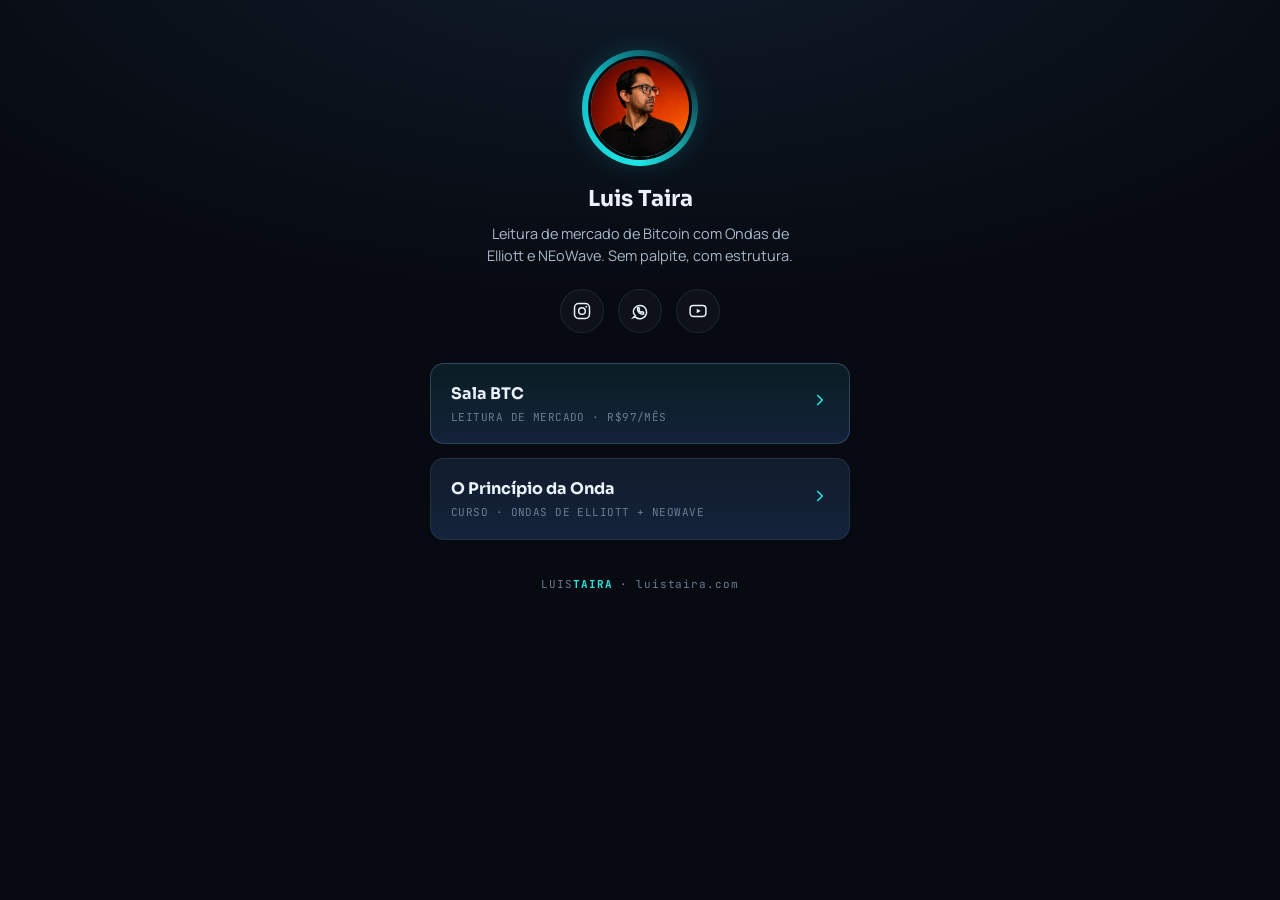
==== links/index.html @ d6d06b65 "Add files via upload Página de links" ====
<!DOCTYPE html>
<html lang="pt-BR">
<head>
<meta charset="UTF-8">
<meta name="viewport" content="width=device-width, initial-scale=1.0">
<title>Luis Taira — Links</title>
<meta name="description" content="Leitura de mercado de Bitcoin com Ondas de Elliott e NEoWave. Sala BTC, curso O Princípio da Onda e redes sociais.">
<style>
  @import url('https://fonts.googleapis.com/css2?family=Sora:wght@400;600;700;800&family=JetBrains+Mono:wght@400;500;600&family=Manrope:wght@400;500;600;700&display=swap');

  :root{
    --bg:#070A10;
    --bg-2:#0B111B;
    --card:#111C2C;
    --card-2:#14233A;
    --border:rgba(120,160,210,0.14);
    --border-strong:rgba(120,170,220,0.28);
    --text:#EAF1FA;
    --text-dim:#A7B8CC;
    --text-mute:#6A7C93;
    --acc:#21E6E6;
    --acc-deep:#0FB9C4;

    --f-display:'Sora', sans-serif;
    --f-body:'Manrope', sans-serif;
    --f-mono:'JetBrains Mono', monospace;
  }

  *{box-sizing:border-box; margin:0; padding:0;}
  html{scroll-behavior:smooth;}
  body{
    background:radial-gradient(120% 80% at 50% -10%, #101c2c 0%, var(--bg) 55%);
    color:var(--text);
    font-family:var(--f-body);
    line-height:1.5;
    -webkit-font-smoothing:antialiased;
    min-height:100vh;
    display:flex;
    justify-content:center;
    padding:56px 18px 40px;
  }
  a{color:inherit; text-decoration:none;}
  img{max-width:100%; display:block;}

  .card{
    width:100%;
    max-width:420px;
  }

  /* ---------- Avatar & intro ---------- */
  .avatar-wrap{
    width:104px; height:104px;
    margin:0 auto 22px;
    position:relative;
  }
  .avatar-ring{
    position:absolute; inset:-6px;
    border-radius:50%;
    background:conic-gradient(from 180deg, var(--acc), var(--acc-deep), transparent 65%, var(--acc));
    filter:blur(0.3px);
  }
  .avatar-wrap img{
    position:relative;
    width:104px; height:104px;
    border-radius:50%;
    object-fit:cover;
    border:3px solid var(--bg);
    box-shadow:0 0 30px rgba(33,230,230,0.25);
  }

  .name{
    font-family:var(--f-display);
    font-weight:700;
    font-size:22px;
    text-align:center;
    margin-bottom:8px;
  }
  .bio{
    text-align:center;
    color:var(--text-dim);
    font-size:14.5px;
    max-width:34ch;
    margin:0 auto 22px;
  }

  /* ---------- Socials ---------- */
  .socials{
    display:flex;
    justify-content:center;
    gap:14px;
    margin-bottom:30px;
  }
  .social-btn{
    width:44px; height:44px;
    border-radius:50%;
    display:flex;
    align-items:center;
    justify-content:center;
    background:rgba(255,255,255,0.03);
    border:1px solid var(--border);
    color:var(--text);
    transition:border-color 0.15s ease, background 0.15s ease, transform 0.15s ease;
  }
  .social-btn:hover{
    border-color:var(--acc);
    background:rgba(33,230,230,0.08);
    transform:translateY(-2px);
  }
  .social-btn svg{width:20px; height:20px;}

  /* ---------- Links ---------- */
  .links{
    display:flex;
    flex-direction:column;
    gap:14px;
    margin-bottom:36px;
  }
  .link-btn{
    display:flex;
    align-items:center;
    justify-content:space-between;
    gap:14px;
    padding:18px 20px;
    background:linear-gradient(180deg, var(--card), var(--card-2));
    border:1px solid var(--border);
    border-radius:14px;
    transition:border-color 0.15s ease, box-shadow 0.15s ease, transform 0.15s ease;
  }
  .link-btn:hover{
    border-color:var(--acc);
    box-shadow:0 0 30px rgba(33,230,230,0.14);
    transform:translateY(-2px);
  }
  .link-main{ display:flex; flex-direction:column; gap:3px; min-width:0; }
  .link-title{ font-family:var(--f-display); font-weight:700; font-size:16px; }
  .link-sub{ font-family:var(--f-mono); font-size:11px; letter-spacing:0.04em; color:var(--text-mute); text-transform:uppercase; }
  .link-arrow{ color:var(--acc); flex-shrink:0; }
  .link-arrow svg{ width:18px; height:18px; }

  .link-btn.primary{
    border-color:var(--border-strong);
    background:linear-gradient(180deg, rgba(33,230,230,0.09), var(--card-2));
  }

  /* ---------- Footer ---------- */
  footer{
    text-align:center;
  }
  .foot-brand{
    font-family:var(--f-mono);
    font-size:11px;
    letter-spacing:0.08em;
    color:var(--text-mute);
  }
  .foot-brand b{ color:var(--acc); }

  @media (max-width:380px){
    .name{font-size:20px;}
  }
</style>
</head>
<body>

<div class="card">

  <div class="avatar-wrap">
    <div class="avatar-ring"></div>
    <img src="images/luis-taira.webp" alt="Luis Taira">
  </div>

  <div class="name">Luis Taira</div>
  <p class="bio">Leitura de mercado de Bitcoin com Ondas de Elliott e NEoWave. Sem palpite, com estrutura.</p>

  <div class="socials">
    <a class="social-btn" href="https://instagram.com/luistaira" target="_blank" rel="noopener" aria-label="Instagram">
      <svg viewBox="0 0 24 24" fill="none" stroke="currentColor" stroke-width="1.8"><rect x="3" y="3" width="18" height="18" rx="5"/><circle cx="12" cy="12" r="4"/><circle cx="17.2" cy="6.8" r="1.1" fill="currentColor" stroke="none"/></svg>
    </a>
    <a class="social-btn" href="https://wa.me/5567981675727" target="_blank" rel="noopener" aria-label="WhatsApp">
      <svg viewBox="0 0 24 24" fill="none" stroke="currentColor" stroke-width="1.8"><path d="M6.5 17.5 4 20l2.6-0.7A8 8 0 1 0 4 12a7.96 7.96 0 0 0 1.1 4.1Z"/><path d="M9 9.6c0 3.6 2.8 6.4 6.4 6.4 0.6 0 0.9-0.5 0.9-1v-1.1c0-0.3-0.2-0.5-0.5-0.6l-1.7-0.5c-0.3-0.1-0.5 0-0.7 0.2l-0.4 0.5c-1-0.5-1.8-1.3-2.3-2.3l0.5-0.4c0.2-0.2 0.3-0.4 0.2-0.7l-0.5-1.7c-0.1-0.3-0.3-0.5-0.6-0.5H9.9c-0.5 0-0.9 0.4-0.9 0.9Z"/></svg>
    </a>
    <a class="social-btn" href="https://youtube.com/@luistaira" target="_blank" rel="noopener" aria-label="YouTube">
      <svg viewBox="0 0 24 24" fill="none" stroke="currentColor" stroke-width="1.8"><rect x="2.5" y="5.5" width="19" height="13" rx="4"/><path d="M10.5 9.3v5.4l4.8-2.7-4.8-2.7Z" fill="currentColor" stroke="none"/></svg>
    </a>
  </div>

  <div class="links">
    <a class="link-btn primary" href="https://luistaira.com/sala-btc">
      <div class="link-main">
        <span class="link-title">Sala BTC</span>
        <span class="link-sub">Leitura de mercado · R$97/mês</span>
      </div>
      <span class="link-arrow"><svg viewBox="0 0 24 24" fill="none" stroke="currentColor" stroke-width="2.2" stroke-linecap="round" stroke-linejoin="round"><path d="M9 6l6 6-6 6"/></svg></span>
    </a>

    <a class="link-btn" href="https://luistaira.com/principio-da-onda">
      <div class="link-main">
        <span class="link-title">O Princípio da Onda</span>
        <span class="link-sub">Curso · Ondas de Elliott + NEoWave</span>
      </div>
      <span class="link-arrow"><svg viewBox="0 0 24 24" fill="none" stroke="currentColor" stroke-width="2.2" stroke-linecap="round" stroke-linejoin="round"><path d="M9 6l6 6-6 6"/></svg></span>
    </a>
  </div>

  <footer>
    <div class="foot-brand">LUIS<b>TAIRA</b> · luistaira.com</div>
  </footer>

</div>

</body>
</html>
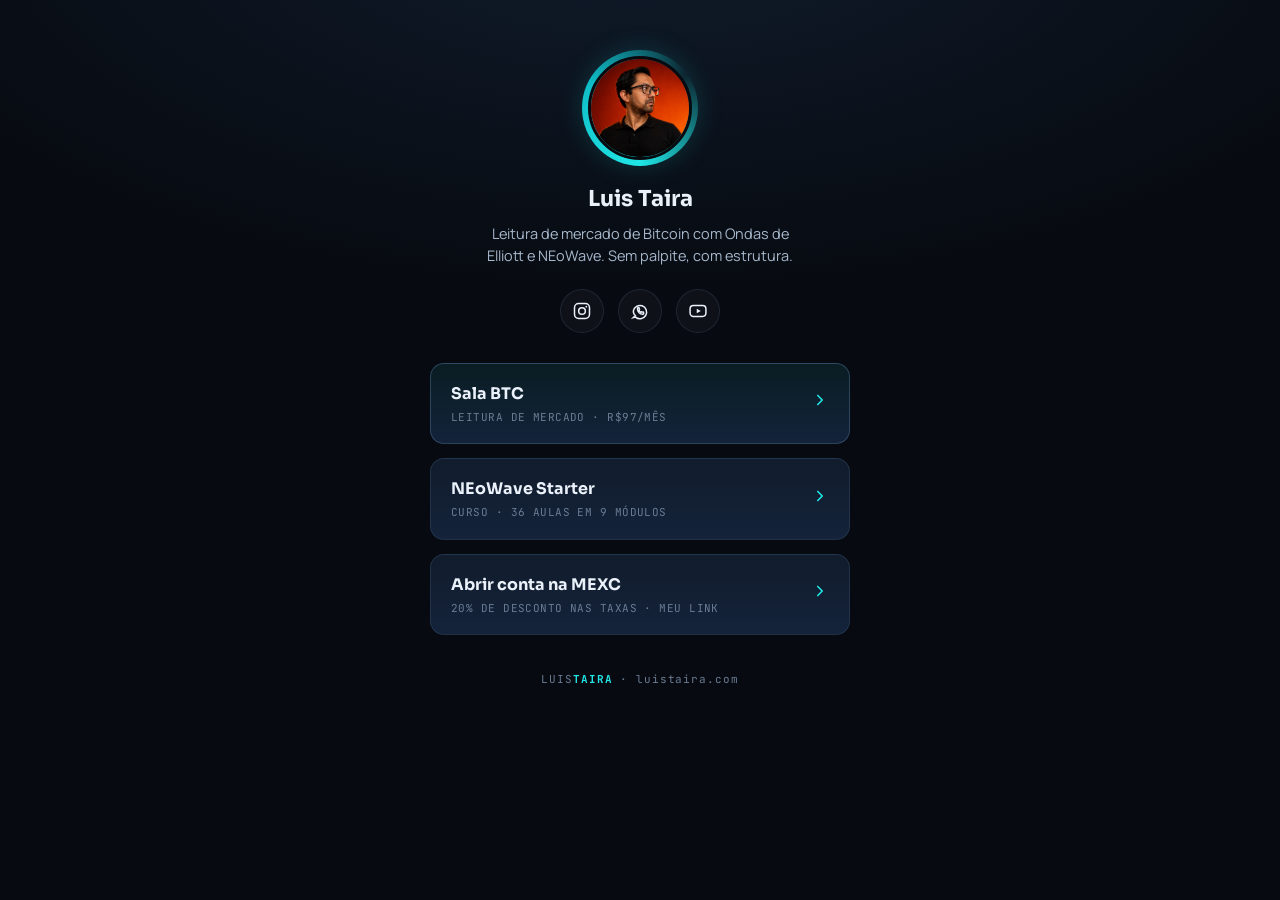
==== commit 3bb053c1: "link mexc 20" ====
--- a/links/index.html
+++ b/links/index.html
@@ -4,7 +4,7 @@
 <meta charset="UTF-8">
 <meta name="viewport" content="width=device-width, initial-scale=1.0">
 <title>Luis Taira — Links</title>
-<meta name="description" content="Leitura de mercado de Bitcoin com Ondas de Elliott e NEoWave. Sala BTC, curso O Princípio da Onda e redes sociais.">
+<meta name="description" content="Leitura de mercado de Bitcoin com Ondas de Elliott e NEoWave. Sala BTC, curso NEoWave Starter e redes sociais.">
 <style>
   @import url('https://fonts.googleapis.com/css2?family=Sora:wght@400;600;700;800&family=JetBrains+Mono:wght@400;500;600&family=Manrope:wght@400;500;600;700&display=swap');
 
@@ -192,10 +192,18 @@
       <span class="link-arrow"><svg viewBox="0 0 24 24" fill="none" stroke="currentColor" stroke-width="2.2" stroke-linecap="round" stroke-linejoin="round"><path d="M9 6l6 6-6 6"/></svg></span>
     </a>
 
-    <a class="link-btn" href="https://luistaira.com/principio-da-onda">
+    <a class="link-btn" href="https://luistaira.com/neowave-starter">
       <div class="link-main">
-        <span class="link-title">O Princípio da Onda</span>
-        <span class="link-sub">Curso · Ondas de Elliott + NEoWave</span>
+        <span class="link-title">NEoWave Starter</span>
+        <span class="link-sub">Curso · 36 aulas em 9 módulos</span>
+      </div>
+      <span class="link-arrow"><svg viewBox="0 0 24 24" fill="none" stroke="currentColor" stroke-width="2.2" stroke-linecap="round" stroke-linejoin="round"><path d="M9 6l6 6-6 6"/></svg></span>
+    </a>
+
+    <a class="link-btn" href="https://promote.mexc.com/b/taira20" target="_blank" rel="noopener sponsored">
+      <div class="link-main">
+        <span class="link-title">Abrir conta na MEXC</span>
+        <span class="link-sub">20% de desconto nas taxas · meu link</span>
       </div>
       <span class="link-arrow"><svg viewBox="0 0 24 24" fill="none" stroke="currentColor" stroke-width="2.2" stroke-linecap="round" stroke-linejoin="round"><path d="M9 6l6 6-6 6"/></svg></span>
     </a>
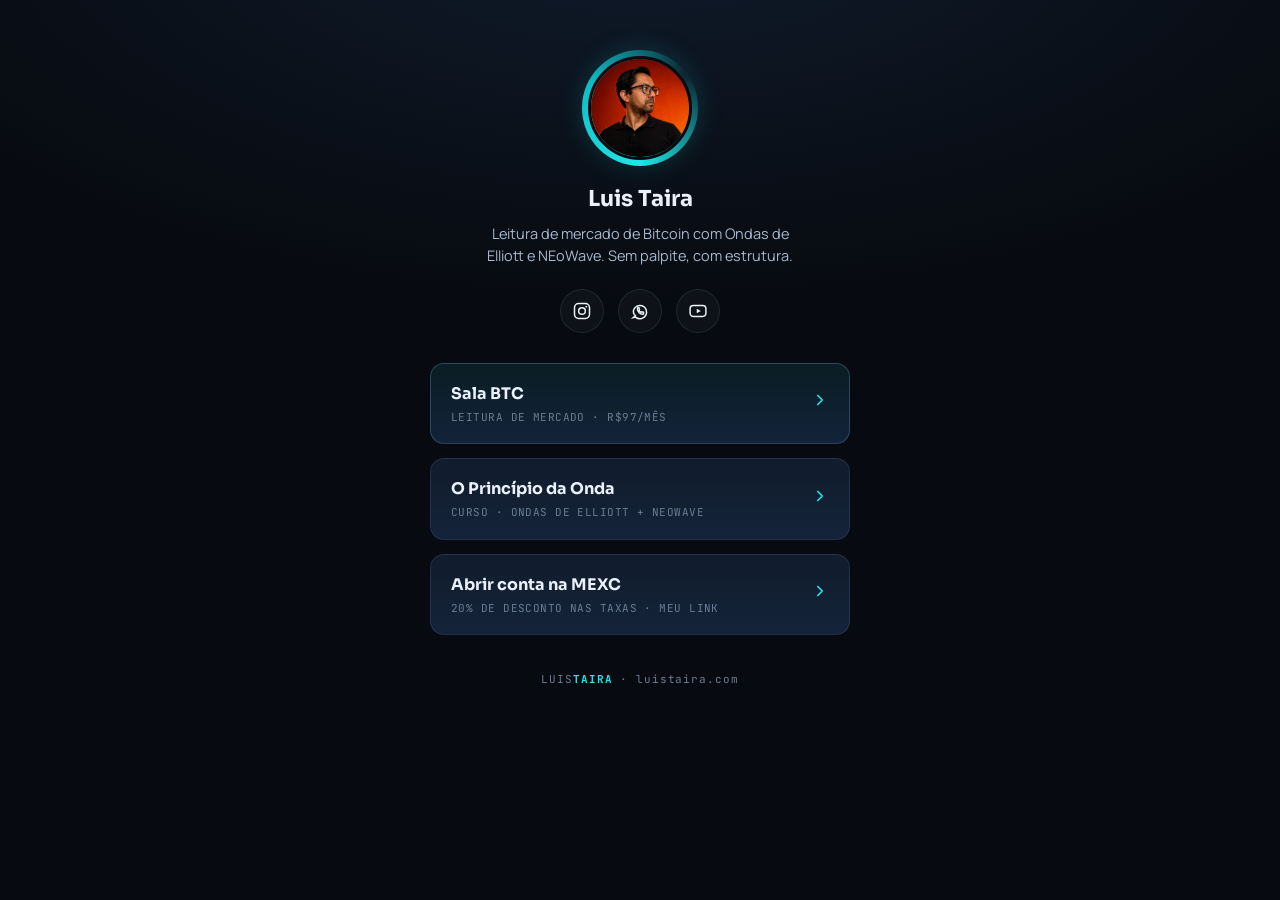
==== commit b40e5391: "atualizado" ====
--- a/links/index.html
+++ b/links/index.html
@@ -4,7 +4,7 @@
 <meta charset="UTF-8">
 <meta name="viewport" content="width=device-width, initial-scale=1.0">
 <title>Luis Taira — Links</title>
-<meta name="description" content="Leitura de mercado de Bitcoin com Ondas de Elliott e NEoWave. Sala BTC, curso NEoWave Starter e redes sociais.">
+<meta name="description" content="Leitura de mercado de Bitcoin com Ondas de Elliott e NEoWave. Sala BTC, curso O Princípio da Onda e redes sociais.">
 <style>
   @import url('https://fonts.googleapis.com/css2?family=Sora:wght@400;600;700;800&family=JetBrains+Mono:wght@400;500;600&family=Manrope:wght@400;500;600;700&display=swap');
 
@@ -192,10 +192,10 @@
       <span class="link-arrow"><svg viewBox="0 0 24 24" fill="none" stroke="currentColor" stroke-width="2.2" stroke-linecap="round" stroke-linejoin="round"><path d="M9 6l6 6-6 6"/></svg></span>
     </a>
 
-    <a class="link-btn" href="https://luistaira.com/neowave-starter">
+    <a class="link-btn" href="https://luistaira.com/principio-da-onda">
       <div class="link-main">
-        <span class="link-title">NEoWave Starter</span>
-        <span class="link-sub">Curso · 36 aulas em 9 módulos</span>
+        <span class="link-title">O Princípio da Onda</span>
+        <span class="link-sub">Curso · Ondas de Elliott + NEoWave</span>
       </div>
       <span class="link-arrow"><svg viewBox="0 0 24 24" fill="none" stroke="currentColor" stroke-width="2.2" stroke-linecap="round" stroke-linejoin="round"><path d="M9 6l6 6-6 6"/></svg></span>
     </a>
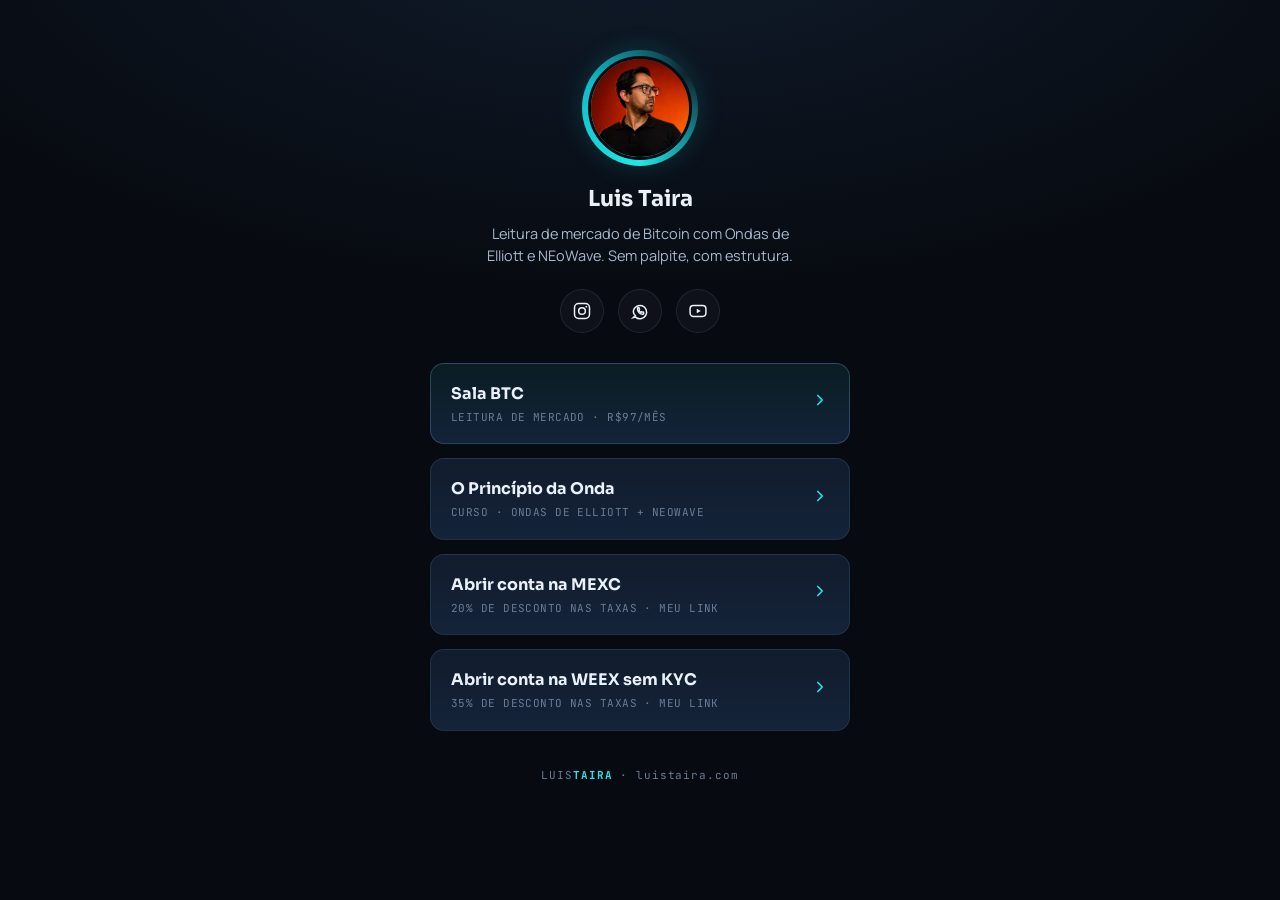
==== commit 70613751: "add weex" ====
--- a/links/index.html
+++ b/links/index.html
@@ -207,6 +207,14 @@
       </div>
       <span class="link-arrow"><svg viewBox="0 0 24 24" fill="none" stroke="currentColor" stroke-width="2.2" stroke-linecap="round" stroke-linejoin="round"><path d="M9 6l6 6-6 6"/></svg></span>
     </a>
+
+    <a class="link-btn" href="https://www.weex.com/en/register?vipCode=taira35" target="_blank" rel="noopener sponsored">
+      <div class="link-main">
+        <span class="link-title">Abrir conta na WEEX sem KYC</span>
+        <span class="link-sub">35% de desconto nas taxas · meu link</span>
+      </div>
+      <span class="link-arrow"><svg viewBox="0 0 24 24" fill="none" stroke="currentColor" stroke-width="2.2" stroke-linecap="round" stroke-linejoin="round"><path d="M9 6l6 6-6 6"/></svg></span>
+    </a>
   </div>
 
   <footer>
